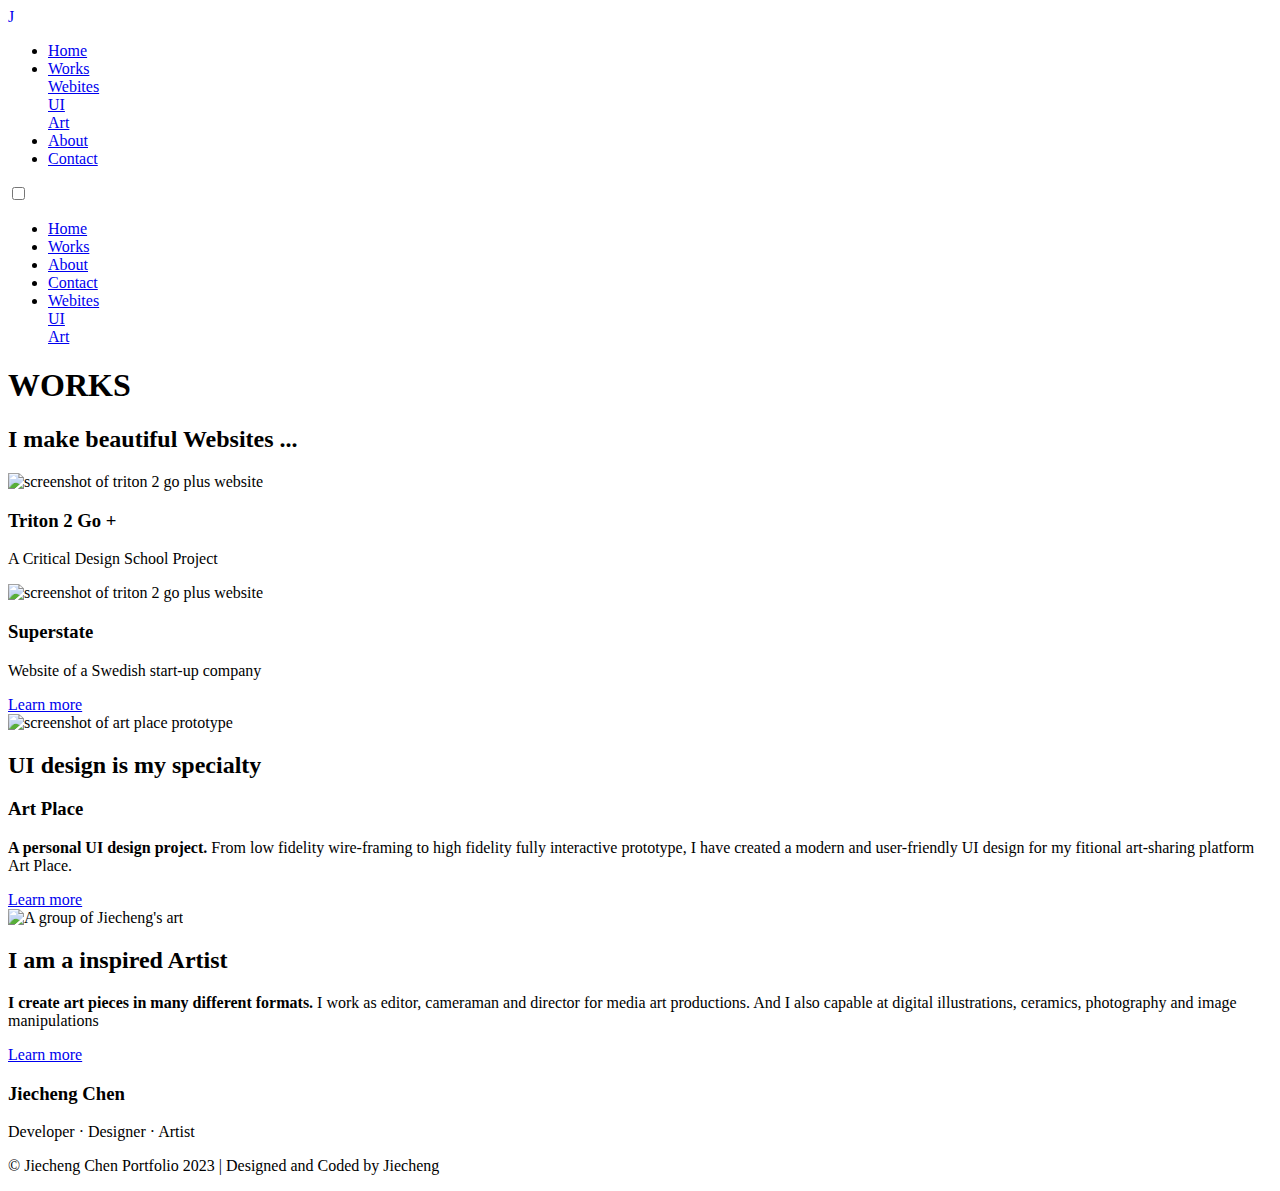
==== works.html @ a22ac4ec "html files" ====
<!DOCTYPE html>
<html lang="en">
    <head>
        
        <meta charset="utf-8" />
        <meta name="description" content="Jiecheng's personal portfolio site" />
	    <meta name="author" content="Jiecheng Chen" />
        <meta name="viewport" content="width=device-width, initial-scale=1.0" />
        <title>Jiecheng's portfolio</title>
        <link href="styles/work.css" rel="stylesheet"  type="text/css"/>
        <link href="images/favicon.ico" rel="icon">
        <!-- Google tag (gtag.js) -->
        <script async src="https://www.googletagmanager.com/gtag/js?id=G-E2GLF40LL3"></script>
        <script>
            window.dataLayer = window.dataLayer || [];
            function gtag(){dataLayer.push(arguments);}
            gtag('js', new Date());

            gtag('config', 'G-E2GLF40LL3');
        </script>
    </head>
    <body>
        <div class="iconNav">        
            <a href="./index.html" style="text-decoration: none;">
                <div class="siteIcon">J</div>
            </a>
            
            <nav aria-label="main" class="navBar">
                <ul>
                    <li><a href="index.html">Home</a></li>
                    <li><a href="works.html" id="worksNav">Works</a>
                        <div class="dropdown-content">
                            <a href="websites.html">Webites</a><br/>
                            <a href="ui.html" id="uiLink">UI</a><br/>
                            <a href="art.html" id="artLink">Art</a>
                        </div>
                    </li>
                    <li><a href="about.html">About</a></li>
                    <li><a href="contact.html">Contact</a></li>
                </ul>
            </nav>

            <input type="checkbox" class="menuCheck">
            <div class="hamburger">
                <span class="line" id="line1"></span>
                <span class="line" id="line2"></span>
            </div>
            <nav aria-label="phoneNav" class="phoneNav">
                <ul>
                    <li><a href="index.html">Home</a></li>
                    <li><a href="works.html">Works</a></li>
                    <li><a href="about.html">About</a></li>
                    <li><a href="contact.html">Contact</a></li>
                    <li>
                        <div>
                            <a href="websites.html">Webites</a><br/>
                            <a href="ui.html">UI</a><br/>
                            <a href="art.html">Art</a>
                        </div>
                    </li>
                </ul>
            </nav>
        </div>


        <header id="pageHeader">            
            <h1>WORKS</h1>
        </header>
        <main>
            <section id="web" class="sec">
                <div><h2>I make beautiful <span>Websites</span> ...</h2></div>
                
                <div id="picTextWrapper">                
                    <img src="./images/triton2goplus.JPG" alt="screenshot of triton 2 go plus website"  class="webImg">
                    <div>
                        <h3>Triton 2 Go +</h3>
                        <p>A Critical Design School Project</p>
                    </div>   
                    
                    <img src="./images/superstate.jpg" alt="screenshot of triton 2 go plus website"  class="webImg">
                    <div>
                        <h3>Superstate</h3>
                        <p>Website of a Swedish start-up company</p>
                    </div>                    
                    </div>
                </div> 
                <div id="learnWebsiteButton" class="learnMoreButton">
                    <a href="websites.html">Learn more</a>
                </div>
            </section>
            <!-- <button onclick="window.location.href='works.html';">learn more</button> -->
            
            

            <section id="ui">
                <img src="./images/Home.jpg" alt="screenshot of art place prototype" width="252" height="560">
                <section  class="sec">
                    <h2><span>UI</span> design is my specialty</h2>
                    <h3>Art Place</h3>
                    <p><strong>A personal UI design project.</strong>  From low fidelity wire-framing to high fidelity fully interactive prototype, 
                        I have created a modern and user-friendly UI design for my fitional art-sharing platform Art Place.
                    </p>
                    <div id="learnUIButton" class="learnMoreButton">
                        <a href="ui.html">Learn more</a>
                    </div>
                </section>
            </section>

            <section id="art" class="sec">                 
                <img src="./images/ArtGroup.webp" alt="A group of Jiecheng's art">
                
                <h2>I am a inspired <span>Artist</span></h2>
                <p><strong>I create art pieces in many different formats.</strong> 
                I work as editor, cameraman and director for media art productions. 
                And I also capable at digital illustrations, ceramics, photography and image manipulations
                </p>
                
                <div id="learnArtButton" class="learnMoreButton">
                    <a href="art.html">Learn more</a>
                </div>
                
            </section>



        </main>
        <footer>
            <h3>Jiecheng Chen</h3>
            <p>Developer · Designer · Artist</p>
            <p id="copyright">&copy; Jiecheng Chen Portfolio 2023 | Designed and Coded by Jiecheng</p>
        </footer>
    </body>



</html>
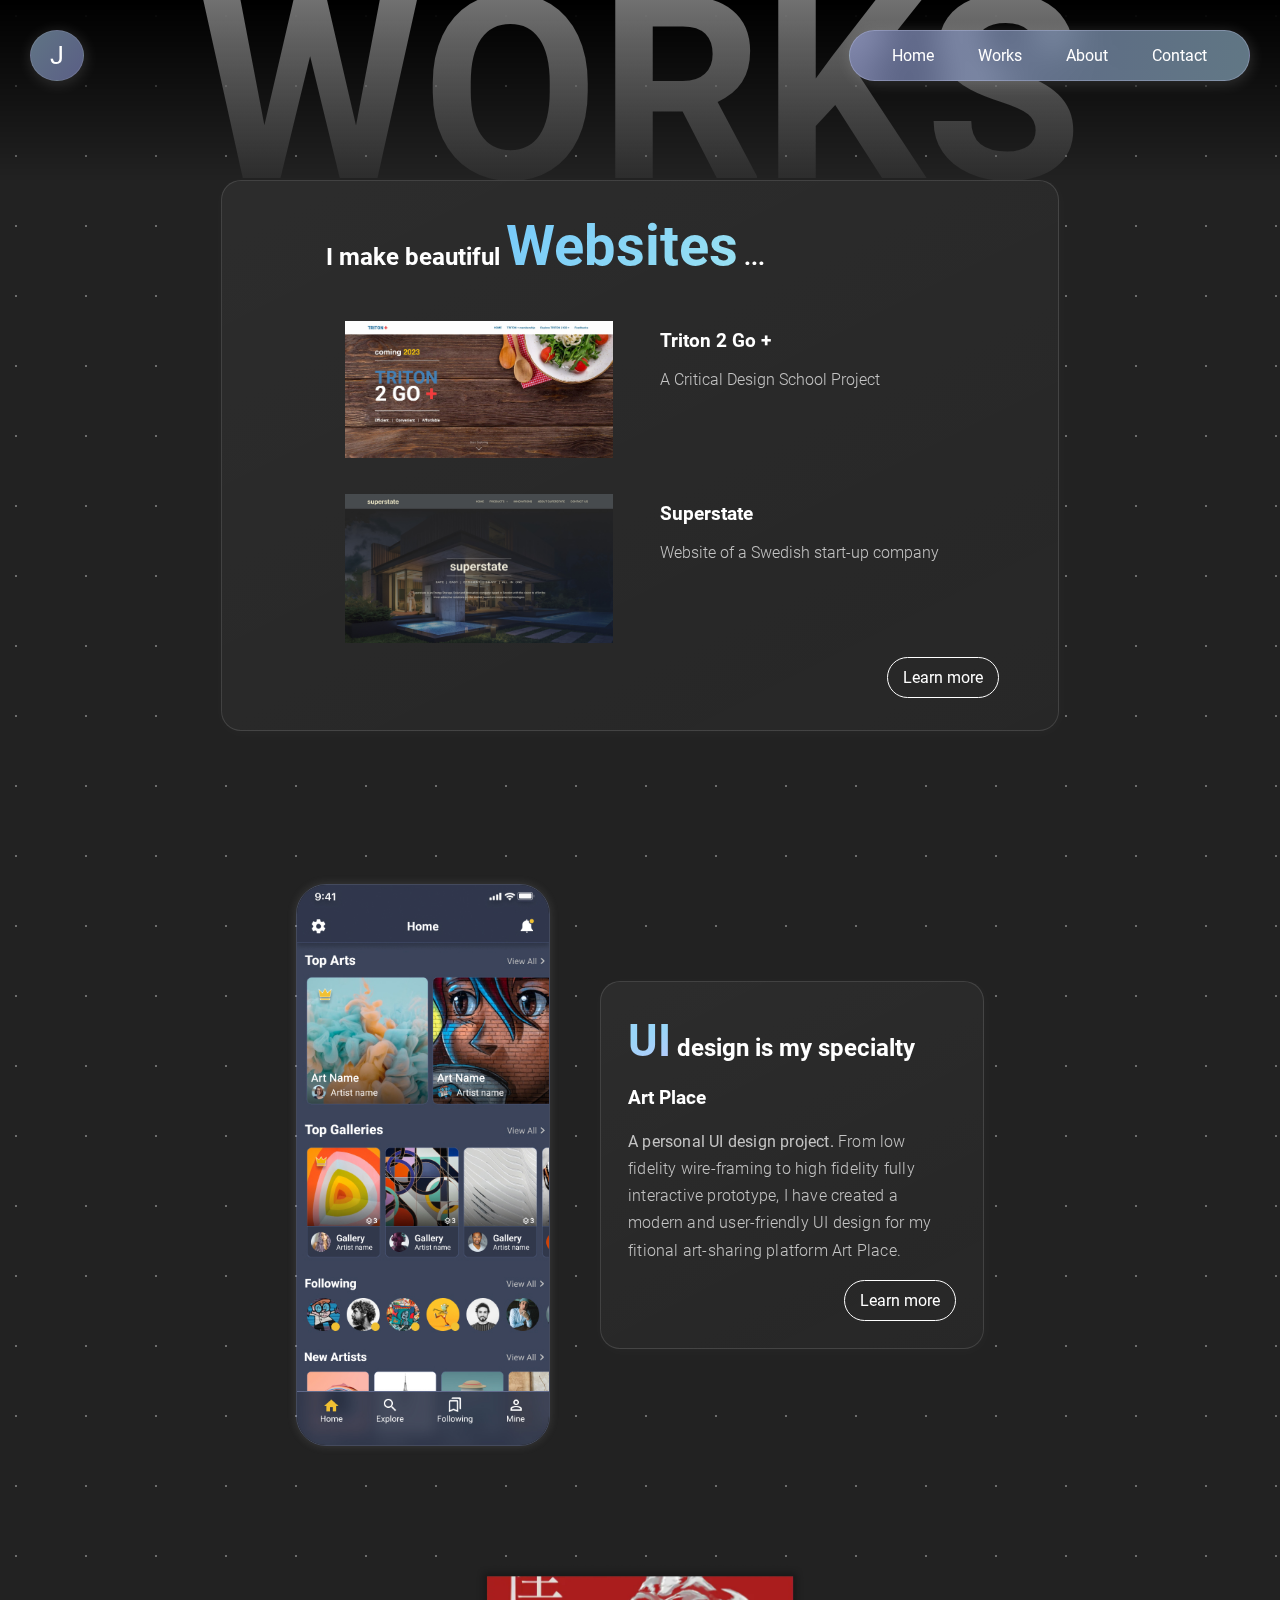
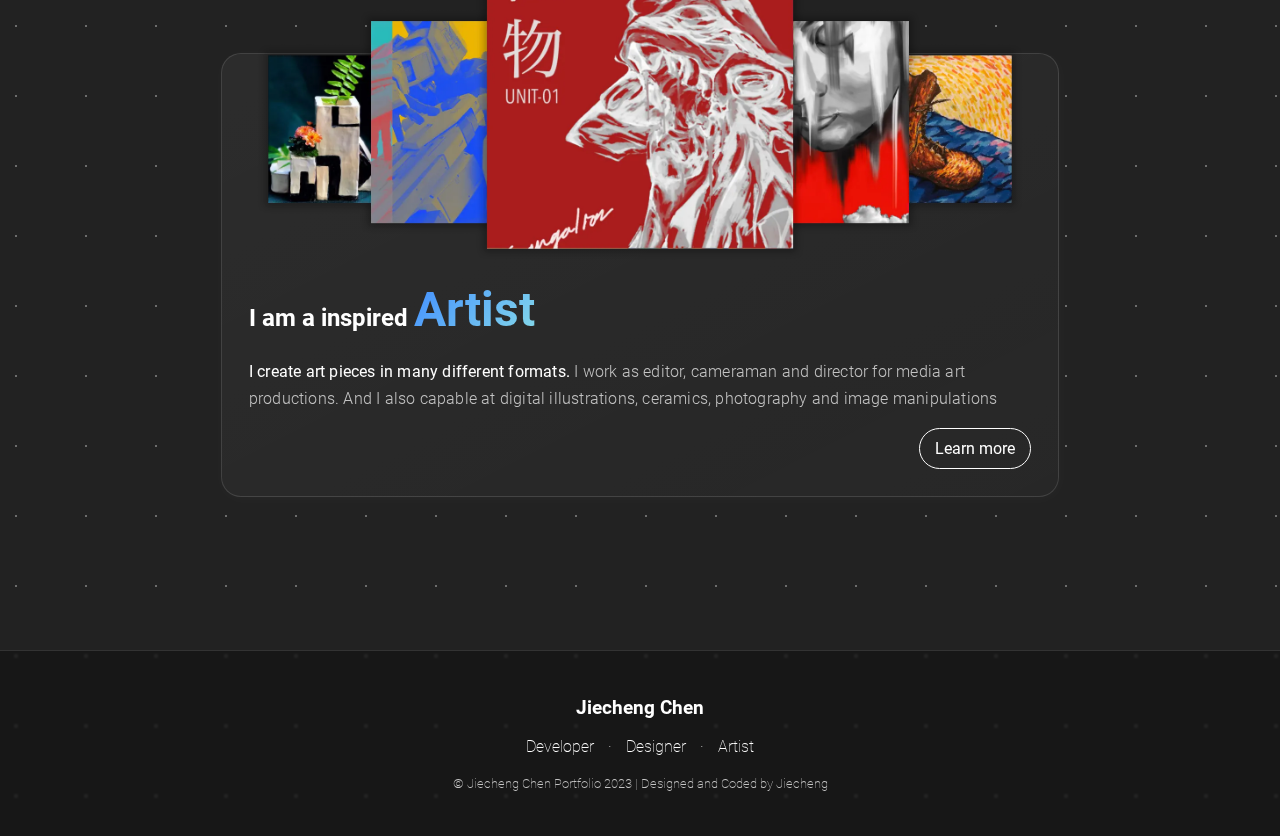
==== commit 7873a434: "fix image/video" ====
--- a/works.html
+++ b/works.html
@@ -71,7 +71,7 @@
                 <div><h2>I make beautiful <span>Websites</span> ...</h2></div>
                 
                 <div id="picTextWrapper">                
-                    <img src="./images/triton2goplus.JPG" alt="screenshot of triton 2 go plus website"  class="webImg">
+                    <img src="./images/triton2goplus.jpg" alt="screenshot of triton 2 go plus website"  class="webImg">
                     <div>
                         <h3>Triton 2 Go +</h3>
                         <p>A Critical Design School Project</p>
--- a/styles/work.css
+++ b/styles/work.css
@@ -0,0 +1,230 @@
+@import url(global.css);
+*{
+    /* border: 1px solid red; */
+}
+#worksNav{
+    /* font-weight: bold; */
+}
+
+/* websites */
+#web h2 span{
+    font-size: 3.5rem;
+    background: linear-gradient(130.24deg, #77cafa , #bcf8ea , #a494fd, #77cafa );
+    background-size: 600% 600%;
+    animation: gradient 18s ease infinite;
+    -webkit-text-fill-color: transparent;
+    -webkit-background-clip: text;
+}
+#web h2{
+    /* text-align: center; */
+    margin: 2.5vmax;
+    max-width: 628px;
+    margin-left: auto;
+    margin-right: auto;
+    
+
+}
+
+#web{
+    box-sizing: border-box;
+    width: 65.5vw;
+    margin-left: auto;
+    margin-right: auto;
+    margin-top: 20vh;
+    padding-left: max(3vmin, 5px);
+    padding-right: max(3vmin, 5px);
+}
+#picTextWrapper{
+    display: grid;
+    grid-template-columns: repeat(auto-fit, minmax(280px, 1fr));
+    grid-gap: 1rem;
+    margin: 2vh;
+    margin-bottom: 0.5vh;
+    justify-items: center;
+
+    max-width: 628px;
+    margin-left: auto;
+    margin-right: auto;
+    /* padding: 10px 20vw; */
+}
+
+#picTextWrapper div{
+    min-width: 281px;
+}
+#picTextWrapper div p{
+    color: #c4c4c4;
+    font-weight: 300;
+    
+}
+
+.webImg{
+    margin:10px;
+    width: 21vw;
+    max-width: 330px;
+    min-width: 250px;
+}
+
+
+
+#learnWebsiteButton{
+    display: flex;
+    justify-content: flex-end;
+    margin: 2.5vmax;
+    margin-top: 0;
+}
+
+
+/* UI */
+#ui{
+    margin-top: 17vh;
+    display: flex;
+    justify-content: center;
+    align-items: center;
+}
+
+#ui img{
+    border: 1px solid rgba(142, 163, 224, 0.313);
+    border-radius: 30px;
+    box-shadow: 0px 0px 10px rgba(206, 206, 206, 0.149);
+}
+
+#ui section{
+    box-sizing: border-box;
+    margin: 40px 0px 40px 50px;
+    width: 30vw;
+    min-height: 300px;
+    padding: max(3vmin,5px);
+}
+#ui h2 span{
+    font-size: 2.8rem;
+    background: linear-gradient(160.24deg, #9ad6f9 13.69%, #e6b5fd 57.91%, #8b9cfb 100%);
+    background-size: 300% 300%;
+    animation: gradient 5s ease infinite;
+    -webkit-text-fill-color: transparent;
+    -webkit-background-clip: text;
+}
+#ui h2{
+    margin-top: 5px;
+}
+#ui h3{
+    font-weight:600;
+}
+
+#ui p{
+    color: #c4c4c4;
+    font-weight: 300;
+    letter-spacing: 0.2px;
+    line-height: 1.7;
+}
+
+#learnUIButton{
+    display: flex;
+    justify-content: flex-end;
+    /* margin: 1vmax; */
+    margin-top: 0;
+}
+
+
+
+/* Art */
+#art{
+    box-sizing: border-box;
+    margin-top: 23vh;
+    margin-bottom: 17vh;
+    width: 65.5vw;
+    margin-left: auto;
+    margin-right: auto;
+    min-height: 400px;
+    padding: max(3vmin, 5px);
+}
+#art h2 span{
+    font-size: 3rem;
+    background: linear-gradient(132.6deg, #418DFF -0.17%, #A7FFDF 49.13%, #FFE141 99.46%);
+    background-size: 300% 300%;
+    animation: gradient 7s ease infinite;
+    -webkit-text-fill-color: transparent;
+    -webkit-background-clip: text;
+}
+
+
+#art p{
+    color: #c4c4c4;
+    font-weight: 300;
+    letter-spacing: 0.2px;
+    line-height: 1.7;
+}
+#art p strong{
+    color: white;
+    font-weight: 400;
+}
+
+#art img{
+    display: block;
+    max-width: 800px;
+    width: 60vw;
+    min-width: 270px;
+    margin-left: auto;
+    margin-right: auto;
+    margin-bottom: -13vmin;
+    transform: translateY(-13vmin)
+    /* position: absolute;
+    left: 50%;
+    transform: translate(-50%,-13vmin); */
+}
+#learnArtButton{
+    display: flex;
+    justify-content: flex-end;
+    margin-top: 0;
+}
+
+
+
+/* Responsive Design */
+/* Phone */
+@media only screen and (max-width: 767px), 
+screen and (max-height: 480px){
+    /* Websites */
+    #web{
+        box-sizing: border-box;
+        width: 99.5vw;
+        
+    }
+    #picTextWrapper{
+        /* justify-items: start; */
+        padding: min(10px,0.03vw)
+    }
+    /* .webImg{
+       margin-left: 0;
+    } */
+    @media only screen and (max-width: 290px){
+        #picTextWrapper{
+            grid-template-columns: repeat(auto-fit, minmax(210px, 1fr));
+        }
+        #picTextWrapper p, #picTextWrapper h3{
+            padding-left: 10px;
+        }
+    }
+
+
+    /* UI */
+    #ui{
+        display:block;
+    }
+    #ui section{
+        margin: 0;
+        width: 99.5vw;
+    }
+    #ui img{
+        display: block;
+        width: 55vmin;
+        height: auto;
+        margin-left: auto;
+        margin-right: auto;
+        margin-bottom: 15px;
+    }
+
+    /* Art */
+    #art{
+        width: 99.5vw;
+    }
+}